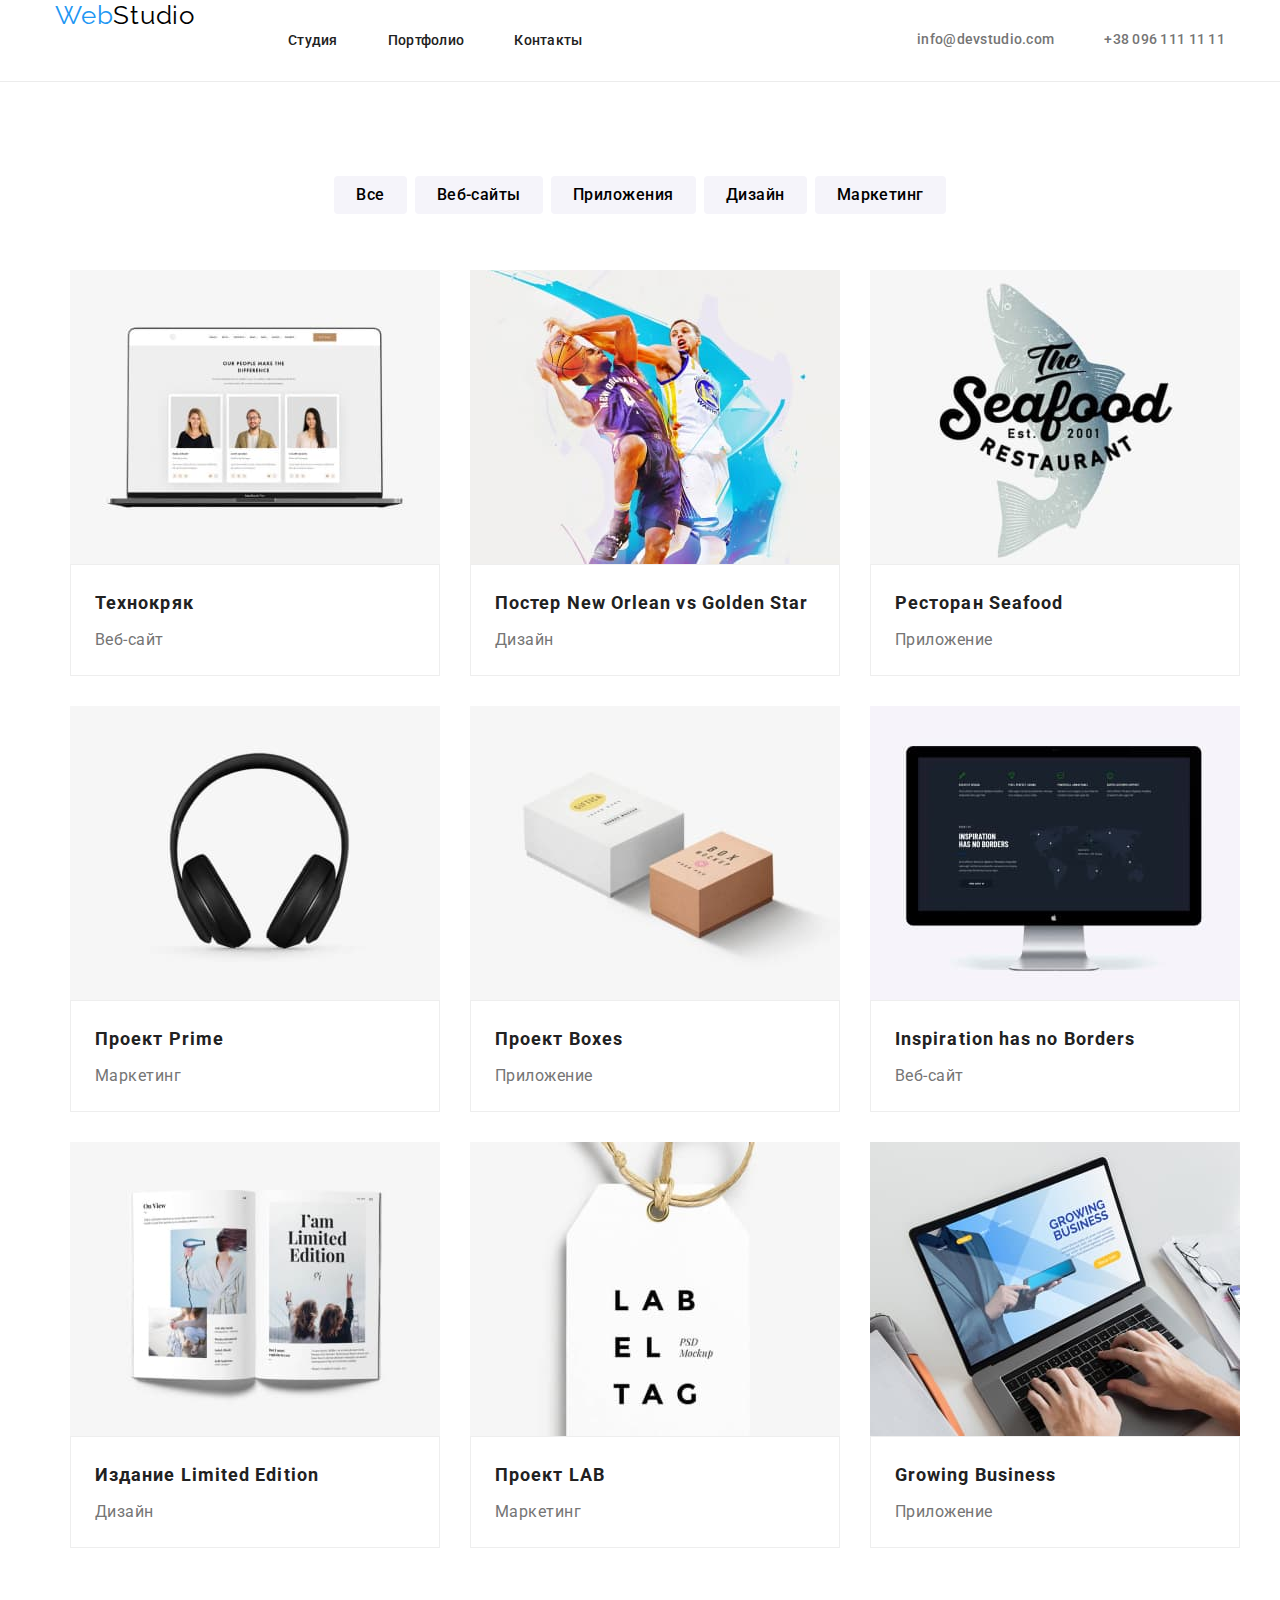
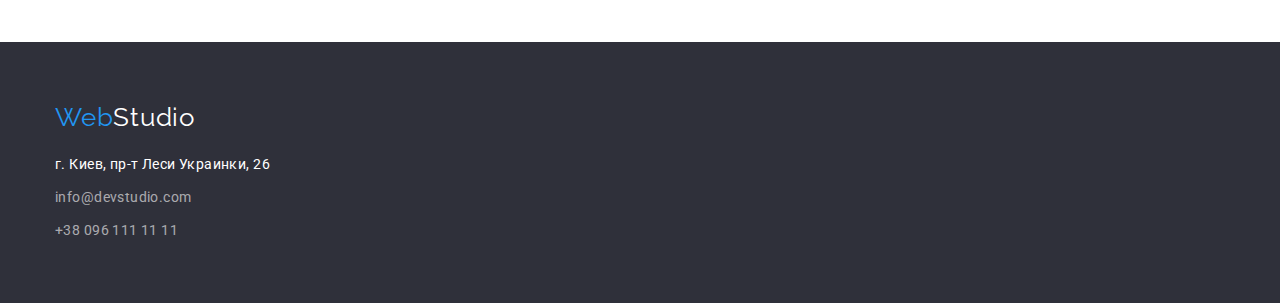
==== portfolio.html @ c4bc06fb "home work 4" ====
<!DOCTYPE html>
<html lang="ru">
  <head>
    <meta charset="UTF-8" />
    <meta http-equiv="X-UA-Compatible" content="IE=edge" />
    <meta name="viewport" content="width=device-width, initial-scale=1.0" />
    <title>Portfolio</title>
    <link rel="preconnect" href="https://fonts.googleapis.com" />
    <link rel="preconnect" href="https://fonts.gstatic.com" crossorigin />
    <link
      rel="stylesheet"
      href="https://cdnjs.cloudflare.com/ajax/libs/modern-normalize/1.1.0/modern-normalize.min.css"
    />
    <link
      href="https://fonts.googleapis.com/css2?family=Raleway:wght@700&family=Roboto:wght@400;500;700;900&display=swap"
      rel="stylesheet"
    />
    <link rel="stylesheet" href="./css/styles.css" />
  </head>
  <body class="page">
    <!--Шапка сторінки-->
    <header class="header">
      <div class="conteiner main-nav">
        <a href="index.html" class="logo">
          Web<span class="logo-dark">Studio</span>
        </a>
        <nav class="navigation">
          <ul class="nav list">
            <li class="item">
              <a href="index.html" class="link">Студия</a>
            </li>
            <li class="item">
              <a href="portfolio.html" class="link">Портфолио</a>
            </li>
            <li class="item"><a href="" class="link">Контакты</a></li>
          </ul>
        </nav>
        <ul class="contacts list">
          <li class="item">
            <a href="mailto:info@devstudio.com" class="contacts-link"
              >info@devstudio.com</a
            >
          </li>
          <li class="item">
            <a href="tel:+380961111111" class="contacts-link"
              >+38 096 111 11 11</a
            >
          </li>
        </ul>
      </div>
    </header>
    <!-- майн -->
    <main>
      <section class="section">
        <div class="conteiner">
          <h1 class="hidden-title">Portfolio</h1>
          <ul class="filter list">
            <li class="item">
              <button type="button" class="filters-button">Все</button>
            </li>
            <li class="item">
              <button type="button" class="filters-button">Веб-сайты</button>
            </li>
            <li class="item">
              <button type="button" class="filters-button">Приложения</button>
            </li>
            <li class="item">
              <button type="button" class="filters-button">Дизайн</button>
            </li>
            <li class="item">
              <button type="button" class="filters-button">Маркетинг</button>
            </li>
          </ul>
          <div class="conteiner">
            <ul class="content list">
              <li class="item">
                <div class="card-img">
                  <img src="images/img5.jpg" alt="" width="370" />
                </div>
                <div class="card-conteiner">
                  <h2 class="project-title">Технокряк</h2>
                  <p class="project-text">Веб-сайт</p>
                </div>
              </li>
              <li class="item">
                <div class="card-img">
                  <img src="images/img6.jpg" alt="" width="370" />
                </div>
                <div class="card-conteiner">
                  <h2 class="project-title">
                    Постер New Orlean vs Golden Star
                  </h2>
                  <p class="project-text">Дизайн</p>
                </div>
              </li>
              <li class="item">
                <div class="card-img">
                  <img src="images/img7.jpg" alt="" width="370" />
                </div>
                <div class="card-conteiner">
                  <h2 class="project-title">Ресторан Seafood</h2>
                  <p class="project-text">Приложение</p>
                </div>
              </li>
              <li class="item">
                <div class="card-img">
                  <img src="images/img8.jpg" alt="" width="370" />
                </div>
                <div class="card-conteiner">
                  <h2 class="project-title">Проект Prime</h2>
                  <p class="project-text">Маркетинг</p>
                </div>
              </li>
              <li class="item">
                <div class="card-img">
                  <img src="images/img9.jpg" alt="" width="370" />
                </div>
                <div class="card-conteiner">
                  <h2 class="project-title">Проект Boxes</h2>
                  <p class="project-text">Приложение</p>
                </div>
              </li>
              <li class="item">
                <div class="card-img">
                  <img src="images/img10.jpg" alt="" width="370" />
                </div>
                <div class="card-conteiner">
                  <h2 class="project-title">Inspiration has no Borders</h2>
                  <p class="project-text">Веб-сайт</p>
                </div>
              </li>
              <li class="item">
                <div class="card-img">
                  <img src="images/img11.jpg" alt="" width="370" />
                </div>
                <div class="card-conteiner">
                  <h2 class="project-title">Издание Limited Edition</h2>
                  <p class="project-text">Дизайн</p>
                </div>
              </li>
              <li class="item">
                <div class="card-img">
                  <img src="images/img12.jpg" alt="" width="370" />
                </div>
                <div class="card-conteiner">
                  <h2 class="project-title">Проект LAB</h2>
                  <p class="project-text">Маркетинг</p>
                </div>
              </li>
              <li class="item">
                <div class="card-img">
                  <img src="images/img13.jpg" alt="" width="370" />
                </div>
                <div class="card-conteiner">
                  <h2 class="project-title">Growing Business</h2>
                  <p class="project-text">Приложение</p>
                </div>
              </li>
            </ul>
          </div>
        </div>
      </section>
    </main>
    <!--Футер-->
    <footer class="footer">
      <div class="conteiner">
        <a href="index.html" class="logo">
          Web<span class="logo-light">Studio</span>
        </a>
        <address>
          <ul class="address list">
            <li class="item">
              <a
                href="https://goo.gl/maps/vd8JTUUMNeQ3kda19ddres"
                class="address"
              >
                г. Киев, пр-т Леси Украинки, 26</a
              >
            </li>
            <li class="item">
              <a href="mailto:info@devstudio.com" class="address-link"
                >info@devstudio.com</a
              >
            </li>
            <li class="item">
              <a href="tel:+380961111111" class="address-link"
                >+38 096 111 11 11</a
              >
            </li>
          </ul>
        </address>
      </div>
    </footer>
  </body>
</html>
---- css/styles.css ----
:root {
  --primary-text-color: #757575;
  --secondary-text-color: #ffffff;
  --title-text-color: #212121;
  --accent-color: #2196f3;
}
/* 
Палитра цветов:
- вторичный фон #F5F4FA;
- фон подвал #2F303A;
- заголовок #FFFFFF;
- текст #757575; #212121
- логотип #2196F3; #000000;
*/

/* Body */
body {
  color: var(--primary-text-color);
  font-family: Roboto, sans-serif;
  font-size: 14px;
  line-height: 1.71;
  letter-spacing: 0.03em;
}
.hidden-title {
  position: absolute;
  white-space: nowrap;
  width: 1px;
  height: 1px;
  overflow: hidden;
  border: 0;
  padding: 0;
  clip: rect(0 0 0 0);
  clip-path: inset(50%);
  margin: -1px;
}
img {
  display: block;
  max-width: 100%;
  height: auto;
}
/* lsit & link style */
.list {
  list-style: none;
  padding: 0px;
  margin: 0px;
}
.conteiner {
  width: 1200px;
  margin-right: auto;
  margin-left: auto;
  padding-right: 15px;
  padding-left: 15px;
}
.flex-conteiner {
  width: 1230px;
  margin-right: auto;
  margin-left: auto;
  padding-right: 15px;
  padding-left: 15px;
}
.section-title {
  margin-top: 0px;
  margin-bottom: 50px;

  color: var(--title-text-color);
  font-weight: 700;
  font-size: 36px;
  line-height: 1.16;
  text-align: center;
  letter-spacing: 0.03em;
}
.section {
  padding-top: 94px;
  padding-bottom: 94px;
}

/* Шапка сторінки */
.header {
  border-bottom: 1px solid rgba(236, 236, 236, 1);
}
.main-nav {
  display: flex;
}
.navigation {
  display: flex;
  align-items: center;
}
.logo {
  display: block;
  color: var(--accent-color);
  font-family: Raleway, sans-serif;
  font-size: 26px;
  line-height: 1.2;
  letter-spacing: 0.03em;
  text-decoration: none;
}
.logo-dark {
  color: black;
}
.logo-light {
  color: var(--secondary-text-color);
}
/* Навигацыя */
.nav {
  display: flex;
  margin-left: 93px;
}
.nav .item:not(:last-child) {
  margin-right: 50px;
}
.link {
  display: block;
  padding-top: 32px;
  padding-bottom: 32px;

  color: var(--title-text-color);
  font-weight: 500;
  font-style: normal;
  font-size: 14px;
  line-height: 1.2;
  letter-spacing: 0.02em;
  text-decoration: none;
}
.link:hover,
.link:focus {
  color: var(--accent-color);
}
/* контакты*/
.contacts {
  display: flex;
  margin-left: auto;
}
.contacts .item + .item {
  margin-left: 50px;
}
.contacts-link {
  display: block;
  padding-top: 32px;
  padding-bottom: 32px;

  color: var(--primary-text-color);
  font-weight: 500;
  font-style: normal;
  font-size: 14px;
  line-height: 1.14;
  letter-spacing: 0.02em;
  text-decoration: none;
}
.contacts-link:hover,
.contacts-link:focus {
  color: var(--accent-color);
}

/* Блок герой */
.hero {
  padding-top: 200px;
  padding-bottom: 200px;
  background-color: #2f303a;
  text-align: center;
}
.hero-title {
  margin-top: 0px;
  margin-bottom: 30px;

  color: var(--secondary-text-color);
  font-weight: 900;
  font-size: 44px;
  line-height: 1.36;
  letter-spacing: 0.06em;
  text-transform: uppercase;
}
.button {
  padding-right: 32px;
  padding-top: 10px;
  padding-bottom: 10px;
  padding-left: 32px;

  color: var(--secondary-text-color);
  font-family: inherit;
  font-weight: 700;
  font-size: 16px;
  line-height: 1.88;
  letter-spacing: 0.06em;
  background: #2196f3;
  box-shadow: 0px 4px 4px rgba(0, 0, 0, 0.15);
  border: transparent;
  border-radius: 4px;
  cursor: pointer;
}

/* Особенности */

.features {
  display: flex;
}
.features .item + .item {
  margin-left: 30px;
}
.features .item {
  max-width: 270px;
}
.features-title {
  margin-top: 0px;
  margin-bottom: 10px;

  color: var(--title-text-color);
  font-weight: 700;
  font-size: 14px;
  line-height: 1.14;
  letter-spacing: 0.03em;
  text-transform: uppercase;
}
.features-text {
  margin-top: 0px;
  margin-bottom: 0px;
}

/* Чем мы занимаемся */
.activity {
  padding-top: 0px;
  display: flex;
}
.activity .item + .item {
  margin-left: 30px;
}

/* Наша команда */
.team-section:nth-child(2n) {
  background-color: rgba(245, 244, 250, 1);
}
.team {
  display: flex;
  text-align: center;
  padding-top: 0px;
}
.team .item + .item {
  margin-left: 30px;
}
.team-conteiner {
  padding-top: 30px;
  padding-bottom: 30px;

  background-color: rgba(255, 255, 255, 1);
  box-shadow: 0px 2px 1px 0px rgba(0, 0, 0, 0.2),
    0px 1px 1px 0px rgba(0, 0, 0, 0.14), 0px 1px 3px 0px rgba(0, 0, 0, 0.12);
  border-radius: 0px 0px 4px 4px;
}
.team-title {
  margin-top: 0px;
  margin-bottom: 10px;

  color: var(--title-text-color);
  font-weight: 500;
  font-size: 16px;
  line-height: 1.18;
  letter-spacing: 0.03em;
}
.team-text {
  margin-top: 0px;
  margin-bottom: 0px;
  font-weight: 400;
  font-size: 16px;
  line-height: 1.18;
  letter-spacing: 0.03em;
}
/* Футер */
.footer {
  padding-top: 60px;
  padding-bottom: 60px;
  background-color: #2f303a;
}
.footer .logo {
  display: block;
  margin-bottom: 20px;
}
.address {
  color: var(--secondary-text-color);
  font-style: normal;
  font-weight: 400;
  text-decoration: none;
}
.address:hover,
.address:focus {
  color: var(--accent-color);
}

.address .item + .item {
  margin-top: 9px;
}

.address-link {
  color: rgba(255, 255, 255, 0.6);
  font-style: normal;
  font-weight: 400;
  text-decoration: none;
}
.address-link:hover,
.address-link:focus {
  color: var(--accent-color);
}

/* -----------------------------------------------ПОРТФОЛИО-------------------------------------------------------------------- */
/* Фильтры */
.filter {
  display: flex;
  justify-content: center;
  margin-bottom: 56px;
}
.filter .item + .item {
  margin-left: 8px;
}
.filters-button {
  padding-right: 22px;
  padding-top: 6px;
  padding-bottom: 6px;
  padding-left: 22px;

  background-color: #f5f4fa;
  font-weight: 500;
  font-size: 16px;
  line-height: 1.62;
  letter-spacing: 0.03em;
  cursor: pointer;
  border: 1px;
  border-color: rgba(238, 238, 238, 1);
  border-radius: 4px;
}
.filters-button:hover,
.filters-button:focus {
  color: var(--secondary-text-color);
  background-color: var(--accent-color);
  box-shadow: 0px 3px 1px rgba(0, 0, 0, 0.1), 0px 1px 2px rgba(0, 0, 0, 0.08),
    0px 2px 2px rgba(0, 0, 0, 0.12);
}
/* Контент */
.content {
  display: flex;
  flex-wrap: wrap;
}
.content .item {
  width: 370px;
  margin-right: 30px;
  margin-bottom: 30px;
}
.content .item:nth-child(3n) {
  margin-right: 0px;
}
.content .item:nth-last-child(-n + 3) {
  margin-bottom: 0px;
}

.project-title {
  margin-top: 0;
  margin-bottom: 4px;

  color: var(--title-text-color);
  font-weight: 700;
  font-size: 18px;
  line-height: 2;
  letter-spacing: 0.06em;
}
.project-text {
  margin-top: 0px;
  margin-bottom: 0px;

  color: var(--primary-text-color);
  font-weight: 400;
  font-size: 16px;
  line-height: 1.88;
  letter-spacing: 0.03em;
}
.card-conteiner {
  padding-right: 24px;
  padding-top: 20px;
  padding-bottom: 20px;
  padding-left: 24px;

  background-color: rgba(255, 255, 255, 1);
  border: 1px solid rgba(238, 238, 238, 1);
}
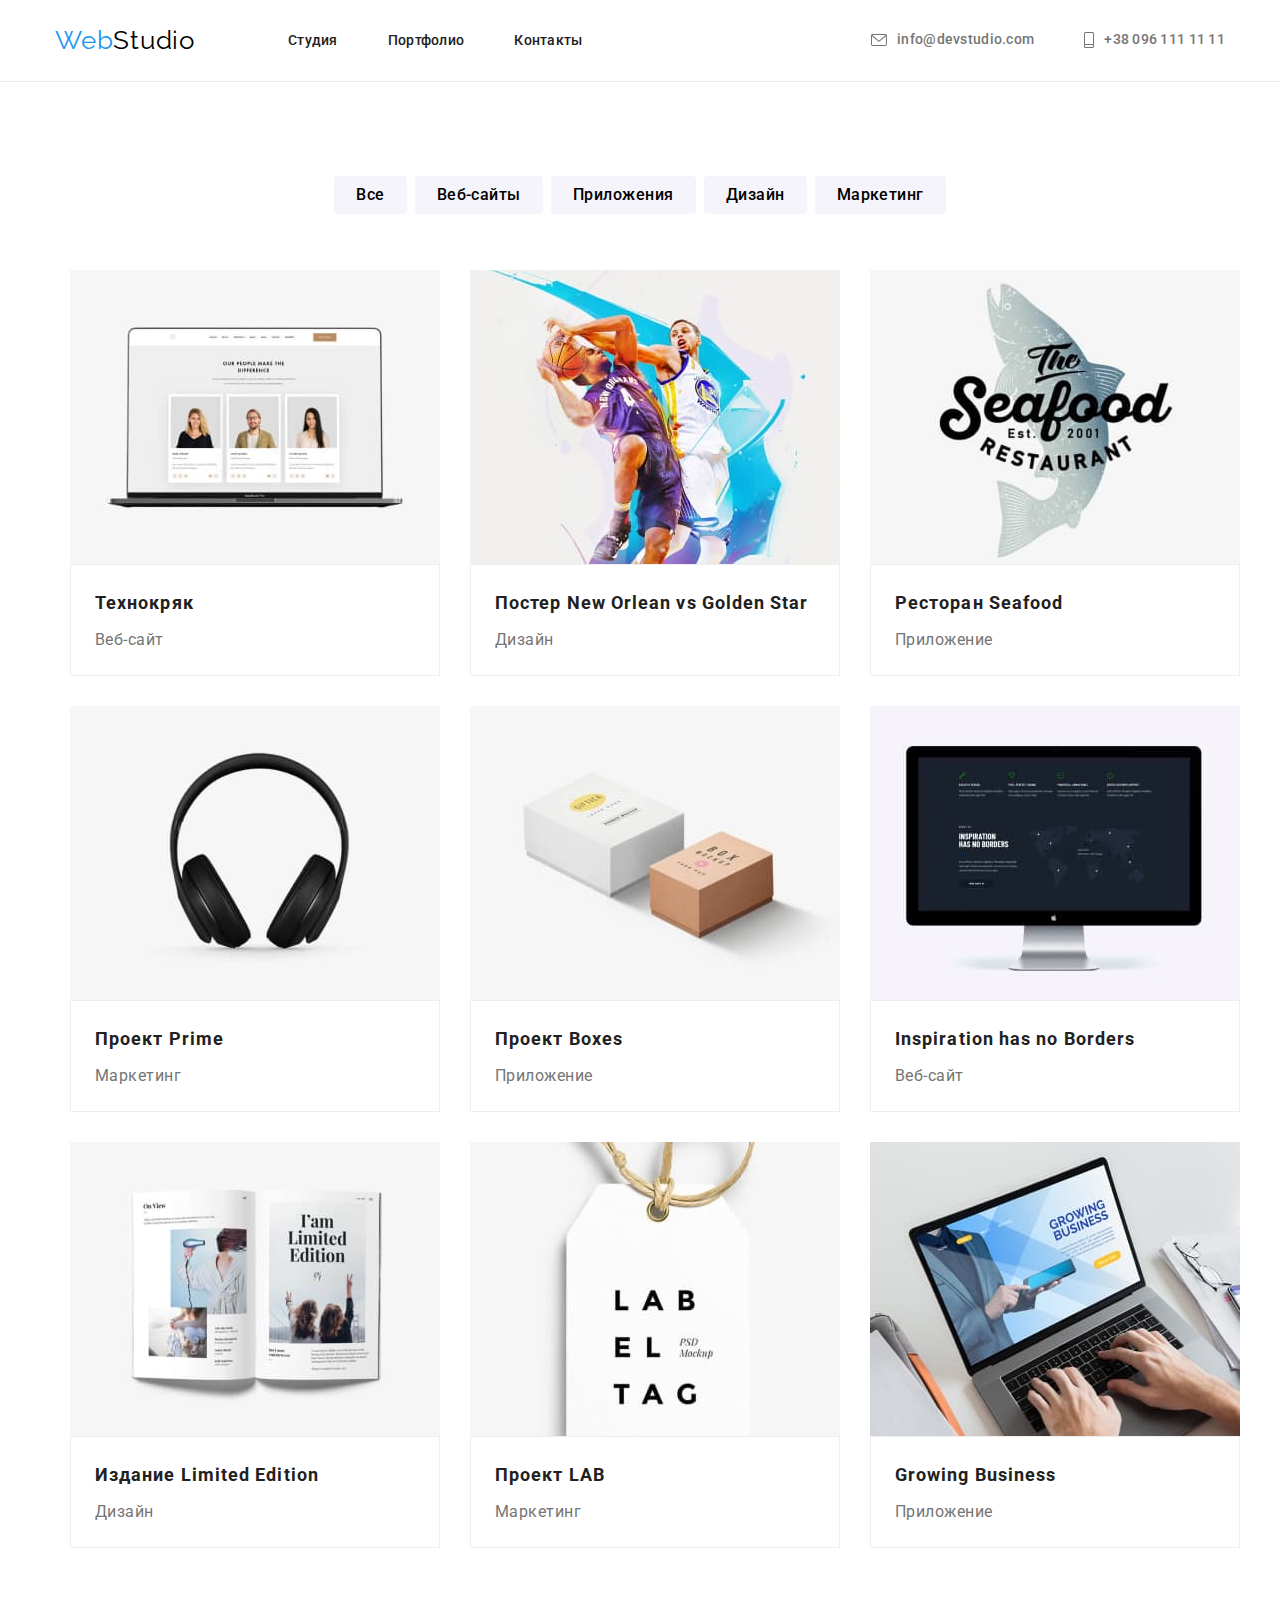
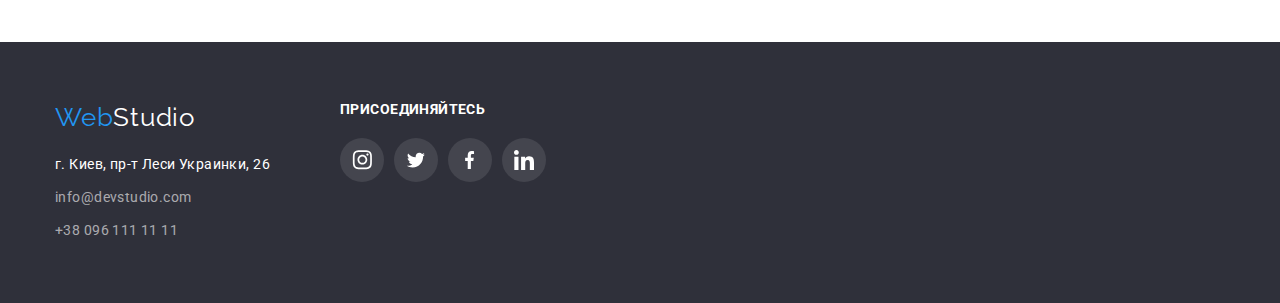
==== commit 5876a325: "home work 4" ====
--- a/portfolio.html
+++ b/portfolio.html
@@ -21,10 +21,10 @@
     <!--Шапка сторінки-->
     <header class="header">
       <div class="conteiner main-nav">
-        <a href="index.html" class="logo">
-          Web<span class="logo-dark">Studio</span>
-        </a>
         <nav class="navigation">
+          <a href="index.html" class="logo">
+            Web<span class="logo-dark">Studio</span>
+          </a>
           <ul class="nav list">
             <li class="item">
               <a href="index.html" class="link">Студия</a>
@@ -37,13 +37,25 @@
         </nav>
         <ul class="contacts list">
           <li class="item">
-            <a href="mailto:info@devstudio.com" class="contacts-link"
-              >info@devstudio.com</a
-            >
+            <a href="mailto:info@devstudio.com" class="contacts-link">
+              <svg class="icon-mail">
+                <use
+                  href="./images/symbol-defs.svg#icon-email"
+                  class="mail"
+                ></use>
+              </svg>
+              info@devstudio.com
+            </a>
           </li>
           <li class="item">
-            <a href="tel:+380961111111" class="contacts-link"
-              >+38 096 111 11 11</a
+            <a href="tel:+380961111111" class="contacts-link">
+              <svg class="icon-phone">
+                <use
+                  href="./images/symbol-defs.svg#icon-phone"
+                  class="mail"
+                ></use>
+              </svg>
+              +38 096 111 11 11</a
             >
           </li>
         </ul>
@@ -74,87 +86,105 @@
           <div class="conteiner">
             <ul class="content list">
               <li class="item">
-                <div class="card-img">
-                  <img src="images/img5.jpg" alt="" width="370" />
-                </div>
-                <div class="card-conteiner">
-                  <h2 class="project-title">Технокряк</h2>
-                  <p class="project-text">Веб-сайт</p>
-                </div>
-              </li>
-              <li class="item">
-                <div class="card-img">
-                  <img src="images/img6.jpg" alt="" width="370" />
-                </div>
-                <div class="card-conteiner">
-                  <h2 class="project-title">
-                    Постер New Orlean vs Golden Star
-                  </h2>
-                  <p class="project-text">Дизайн</p>
-                </div>
-              </li>
-              <li class="item">
-                <div class="card-img">
-                  <img src="images/img7.jpg" alt="" width="370" />
-                </div>
-                <div class="card-conteiner">
-                  <h2 class="project-title">Ресторан Seafood</h2>
-                  <p class="project-text">Приложение</p>
-                </div>
-              </li>
-              <li class="item">
-                <div class="card-img">
-                  <img src="images/img8.jpg" alt="" width="370" />
-                </div>
-                <div class="card-conteiner">
-                  <h2 class="project-title">Проект Prime</h2>
-                  <p class="project-text">Маркетинг</p>
-                </div>
-              </li>
-              <li class="item">
-                <div class="card-img">
-                  <img src="images/img9.jpg" alt="" width="370" />
-                </div>
-                <div class="card-conteiner">
-                  <h2 class="project-title">Проект Boxes</h2>
-                  <p class="project-text">Приложение</p>
-                </div>
-              </li>
-              <li class="item">
-                <div class="card-img">
-                  <img src="images/img10.jpg" alt="" width="370" />
-                </div>
-                <div class="card-conteiner">
-                  <h2 class="project-title">Inspiration has no Borders</h2>
-                  <p class="project-text">Веб-сайт</p>
-                </div>
-              </li>
-              <li class="item">
-                <div class="card-img">
-                  <img src="images/img11.jpg" alt="" width="370" />
-                </div>
-                <div class="card-conteiner">
-                  <h2 class="project-title">Издание Limited Edition</h2>
-                  <p class="project-text">Дизайн</p>
-                </div>
-              </li>
-              <li class="item">
-                <div class="card-img">
-                  <img src="images/img12.jpg" alt="" width="370" />
-                </div>
-                <div class="card-conteiner">
-                  <h2 class="project-title">Проект LAB</h2>
-                  <p class="project-text">Маркетинг</p>
-                </div>
-              </li>
-              <li class="item">
-                <div class="card-img">
-                  <img src="images/img13.jpg" alt="" width="370" />
-                </div>
-                <div class="card-conteiner">
-                  <h2 class="project-title">Growing Business</h2>
-                  <p class="project-text">Приложение</p>
-                </div>
+                <a href="" class="card-link">
+                  <div class="card-img">
+                    <img src="images/img5.jpg" alt="" width="370" />
+                  </div>
+                  <div class="card-conteiner">
+                    <h2 class="project-title">Технокряк</h2>
+                    <p class="project-text">Веб-сайт</p>
+                  </div>
+                </a>
+              </li>
+              <li class="item">
+                <a href="" class="card-link">
+                  <div class="card-img">
+                    <img src="images/img6.jpg" alt="" width="370" />
+                  </div>
+                  <div class="card-conteiner">
+                    <h2 class="project-title">
+                      Постер New Orlean vs Golden Star
+                    </h2>
+                    <p class="project-text">Дизайн</p>
+                  </div>
+                </a>
+              </li>
+              <li class="item">
+                <a href="" class="card-link">
+                  <div class="card-img">
+                    <img src="images/img7.jpg" alt="" width="370" />
+                  </div>
+                  <div class="card-conteiner">
+                    <h2 class="project-title">Ресторан Seafood</h2>
+                    <p class="project-text">Приложение</p>
+                  </div>
+                </a>
+              </li>
+              <li class="item">
+                <a href="" class="card-link">
+                  <div class="card-img">
+                    <img src="images/img8.jpg" alt="" width="370" />
+                  </div>
+                  <div class="card-conteiner">
+                    <h2 class="project-title">Проект Prime</h2>
+                    <p class="project-text">Маркетинг</p>
+                  </div>
+                </a>
+              </li>
+              <li class="item">
+                <a href="" class="card-link">
+                  <div class="card-img">
+                    <img src="images/img9.jpg" alt="" width="370" />
+                  </div>
+                  <div class="card-conteiner">
+                    <h2 class="project-title">Проект Boxes</h2>
+                    <p class="project-text">Приложение</p>
+                  </div>
+                </a>
+              </li>
+              <li class="item">
+                <a href="" class="card-link">
+                  <div class="card-img">
+                    <img src="images/img10.jpg" alt="" width="370" />
+                  </div>
+                  <div class="card-conteiner">
+                    <h2 class="project-title">Inspiration has no Borders</h2>
+                    <p class="project-text">Веб-сайт</p>
+                  </div>
+                </a>
+              </li>
+              <li class="item">
+                <a href="" class="card-link">
+                  <div class="card-img">
+                    <img src="images/img11.jpg" alt="" width="370" />
+                  </div>
+                  <div class="card-conteiner">
+                    <h2 class="project-title">Издание Limited Edition</h2>
+                    <p class="project-text">Дизайн</p>
+                  </div>
+                </a>
+              </li>
+              <li class="item">
+                <a href="" class="card-link">
+                  <div class="card-img">
+                    <img src="images/img12.jpg" alt="" width="370" />
+                  </div>
+                  <div class="card-conteiner">
+                    <h2 class="project-title">Проект LAB</h2>
+                    <p class="project-text">Маркетинг</p>
+                  </div>
+                </a>
+              </li>
+              <li class="item">
+                <a href="" class="card-link">
+                  <div class="card-img">
+                    <img src="images/img13.jpg" alt="" width="370" />
+                  </div>
+                  <div class="card-conteiner">
+                    <h2 class="project-title">Growing Business</h2>
+                    <p class="project-text">Приложение</p>
+                  </div>
+                </a>
               </li>
             </ul>
           </div>
@@ -163,32 +193,77 @@
     </main>
     <!--Футер-->
     <footer class="footer">
-      <div class="conteiner">
-        <a href="index.html" class="logo">
-          Web<span class="logo-light">Studio</span>
-        </a>
-        <address>
-          <ul class="address list">
-            <li class="item">
-              <a
-                href="https://goo.gl/maps/vd8JTUUMNeQ3kda19ddres"
-                class="address"
-              >
-                г. Киев, пр-т Леси Украинки, 26</a
-              >
-            </li>
-            <li class="item">
-              <a href="mailto:info@devstudio.com" class="address-link"
-                >info@devstudio.com</a
-              >
-            </li>
-            <li class="item">
-              <a href="tel:+380961111111" class="address-link"
-                >+38 096 111 11 11</a
-              >
+      <div class="conteiner footer-box">
+        <div>
+          <a href="index.html" class="logo">
+            Web<span class="logo-light">Studio</span>
+          </a>
+          <address>
+            <ul class="address list">
+              <li class="item">
+                <a
+                  href="https://goo.gl/maps/vd8JTUUMNeQ3kda19ddres"
+                  class="address"
+                >
+                  г. Киев, пр-т Леси Украинки, 26</a
+                >
+              </li>
+              <li class="item">
+                <a href="mailto:info@devstudio.com" class="address-link"
+                  >info@devstudio.com</a
+                >
+              </li>
+              <li class="item">
+                <a href="tel:+380961111111" class="address-link"
+                  >+38 096 111 11 11</a
+                >
+              </li>
+            </ul>
+          </address>
+        </div>
+        <!-- ==========присоединяйтесь=============== -->
+        <div class="join-box">
+          <h2 class="join-title">присоединяйтесь</h2>
+          <ul class="join list">
+            <li class="item-icon item">
+              <a href="https://www.instagram.com/" class="join-link">
+                <svg class="join-icon" width="20" height="20">
+                  <use
+                    href="./images/symbol-defs.svg#icon-instagram"
+                    class="insta"
+                  ></use>
+                </svg>
+              </a>
+            </li>
+            <li class="item-icon">
+              <a href="https://twitter.com/" class="join-link">
+                <svg class="join-icon" width="20" height="16.25">
+                  <use
+                    href="./images/symbol-defs.svg#icon-twitter"
+                    class="aaa"
+                  ></use>
+                </svg>
+              </a>
+            </li>
+            <li class="item-icon">
+              <a href="https://www.facebook.com/" class="join-link">
+                <svg class="join-icon" width="10" height="20">
+                  <use
+                    href="./images/symbol-defs.svg#icon-facebook"
+                    class="aaa"
+                  ></use>
+                </svg>
+              </a>
+            </li>
+            <li class="item-icon item">
+              <a href="https://www.linkedin.com/" class="join-link">
+                <svg class="join-icon" width="20" height="20">
+                  <use href="./images/symbol-defs.svg#icon-linkedin"></use>
+                </svg>
+              </a>
             </li>
           </ul>
-        </address>
+        </div>
       </div>
     </footer>
   </body>
--- a/css/styles.css
+++ b/css/styles.css
@@ -3,6 +3,7 @@
   --secondary-text-color: #ffffff;
   --title-text-color: #212121;
   --accent-color: #2196f3;
+  --icon-color: #afb1b8;
 }
 /* 
 Палитра цветов:
@@ -100,7 +101,7 @@
 .logo-light {
   color: var(--secondary-text-color);
 }
-/* Навигацыя */
+/*================Навигацыя====================== */
 .nav {
   display: flex;
   margin-left: 93px;
@@ -125,7 +126,7 @@
 .link:focus {
   color: var(--accent-color);
 }
-/* контакты*/
+/* =============Contacts======================= */
 .contacts {
   display: flex;
   margin-left: auto;
@@ -134,9 +135,10 @@
   margin-left: 50px;
 }
 .contacts-link {
-  display: block;
+  display: flex;
   padding-top: 32px;
   padding-bottom: 32px;
+  align-items: center;
 
   color: var(--primary-text-color);
   font-weight: 500;
@@ -150,12 +152,39 @@
 .contacts-link:focus {
   color: var(--accent-color);
 }
-
-/* Блок герой */
+.icon-mail {
+  margin-right: 10px;
+  width: 16px;
+  height: 12px;
+  fill: currentColor;
+}
+
+.icon-phone {
+  margin-right: 10px;
+  width: 10px;
+  height: 16px;
+  fill: currentColor;
+}
+
+/* ===============Блок герой====================== */
 .hero {
+  height: 600px;
+  max-width: 1600px;
+  margin-right: auto;
+  margin-left: auto;
   padding-top: 200px;
   padding-bottom: 200px;
-  background-color: #2f303a;
+  background-color: rgba(196, 196, 196, 1);
+  background-image: linear-gradient(
+      to right,
+      rgba(47, 48, 58, 0.4),
+      rgba(47, 48, 58, 0.4)
+    ),
+    url(../images/Img_bg.jpeg);
+  background-repeat: no-repeat;
+  background-position: center;
+  background-size: cover;
+
   text-align: center;
 }
 .hero-title {
@@ -188,7 +217,7 @@
   cursor: pointer;
 }
 
-/* Особенности */
+/* ======================Особенности============== */
 
 .features {
   display: flex;
@@ -199,6 +228,18 @@
 .features .item {
   max-width: 270px;
 }
+.icon {
+  width: 270px;
+  height: 120px;
+  background-color: rgba(245, 244, 250, 1);
+  border-radius: 4px;
+  margin-bottom: 30px;
+  padding-top: 25px;
+  padding-right: 100px;
+  padding-bottom: 25px;
+  padding-left: 100px;
+}
+
 .features-title {
   margin-top: 0px;
   margin-bottom: 10px;
@@ -215,7 +256,7 @@
   margin-bottom: 0px;
 }
 
-/* Чем мы занимаемся */
+/* ==============Чем мы занимаемся ===============*/
 .activity {
   padding-top: 0px;
   display: flex;
@@ -224,7 +265,7 @@
   margin-left: 30px;
 }
 
-/* Наша команда */
+/* ===============Наша команда==================== */
 .team-section:nth-child(2n) {
   background-color: rgba(245, 244, 250, 1);
 }
@@ -263,7 +304,64 @@
   line-height: 1.18;
   letter-spacing: 0.03em;
 }
-/* Футер */
+
+.team-link {
+  display: flex;
+  width: 44px;
+  height: 44px;
+  color: var(--icon-color);
+  justify-content: center;
+  align-items: center;
+}
+.team-icon {
+  fill: currentColor;
+}
+
+.icon-list .item-icon + .item-icon {
+  margin-left: 10px;
+}
+.icon-list {
+  display: flex;
+  padding-top: 16px;
+  padding-left: 32px;
+  padding-right: 32px;
+}
+
+.team-link:hover,
+.team-link:focus {
+  color: white;
+  background-color: var(--accent-color);
+  border-radius: 50%;
+}
+/* ==============Постоянные клиенты========= */
+.clients-list {
+  display: flex;
+}
+.clients-list .item + .item {
+  margin-left: 30px;
+}
+.clients-link {
+  display: flex;
+  width: 170px;
+  height: 92px;
+  border: 1px solid #afb1b8;
+  border-radius: 4px;
+  color: var(--icon-color);
+  align-items: center;
+  justify-content: center;
+}
+.client-icon {
+  width: 106px;
+  height: 60px;
+  fill: currentColor;
+}
+
+.clients-link:hover,
+.clients-link:focus {
+  color: var(--accent-color);
+  border: 1px solid rgba(33, 150, 243, 1);
+}
+/* ==============Футер====================== */
 .footer {
   padding-top: 60px;
   padding-bottom: 60px;
@@ -272,6 +370,9 @@
 .footer .logo {
   display: block;
   margin-bottom: 20px;
+}
+.footer-box {
+  display: flex;
 }
 .address {
   color: var(--secondary-text-color);
@@ -299,6 +400,46 @@
   color: var(--accent-color);
 }
 
+/* =============================Join========== */
+.join-box {
+  margin-left: 70px;
+  color: var(--secondary-text-color);
+}
+.join {
+  display: flex;
+}
+.join-title {
+  margin-top: 0px;
+  margin-bottom: 20px;
+
+  font-weight: 700;
+  font-size: 14px;
+  line-height: 1.14;
+  letter-spacing: 0.03em;
+  text-transform: uppercase;
+}
+
+.join-link {
+  display: flex;
+  width: 44px;
+  height: 44px;
+  color: var(--secondary-text-color);
+  justify-content: center;
+  align-items: center;
+  background: rgba(255, 255, 255, 0.1);
+  border-radius: 50%;
+}
+.join-link:focus,
+.join-link:hover {
+  background: var(--accent-color);
+}
+.join .item-icon + .item-icon {
+  margin-left: 10px;
+}
+.join-icon {
+  fill: currentColor;
+}
+
 /* -----------------------------------------------ПОРТФОЛИО-------------------------------------------------------------------- */
 /* Фильтры */
 .filter {
@@ -378,3 +519,14 @@
   background-color: rgba(255, 255, 255, 1);
   border: 1px solid rgba(238, 238, 238, 1);
 }
+.card-link {
+  display: block;
+  text-decoration: none;
+}
+.card-link:focus,
+.card-link:hover {
+  border: 1px solid #eeeeee;
+  box-sizing: border-box;
+  box-shadow: 0px 1px 1px rgba(0, 0, 0, 0.12), 0px 4px 4px rgba(0, 0, 0, 0.06),
+    1px 4px 6px rgba(0, 0, 0, 0.16);
+}
